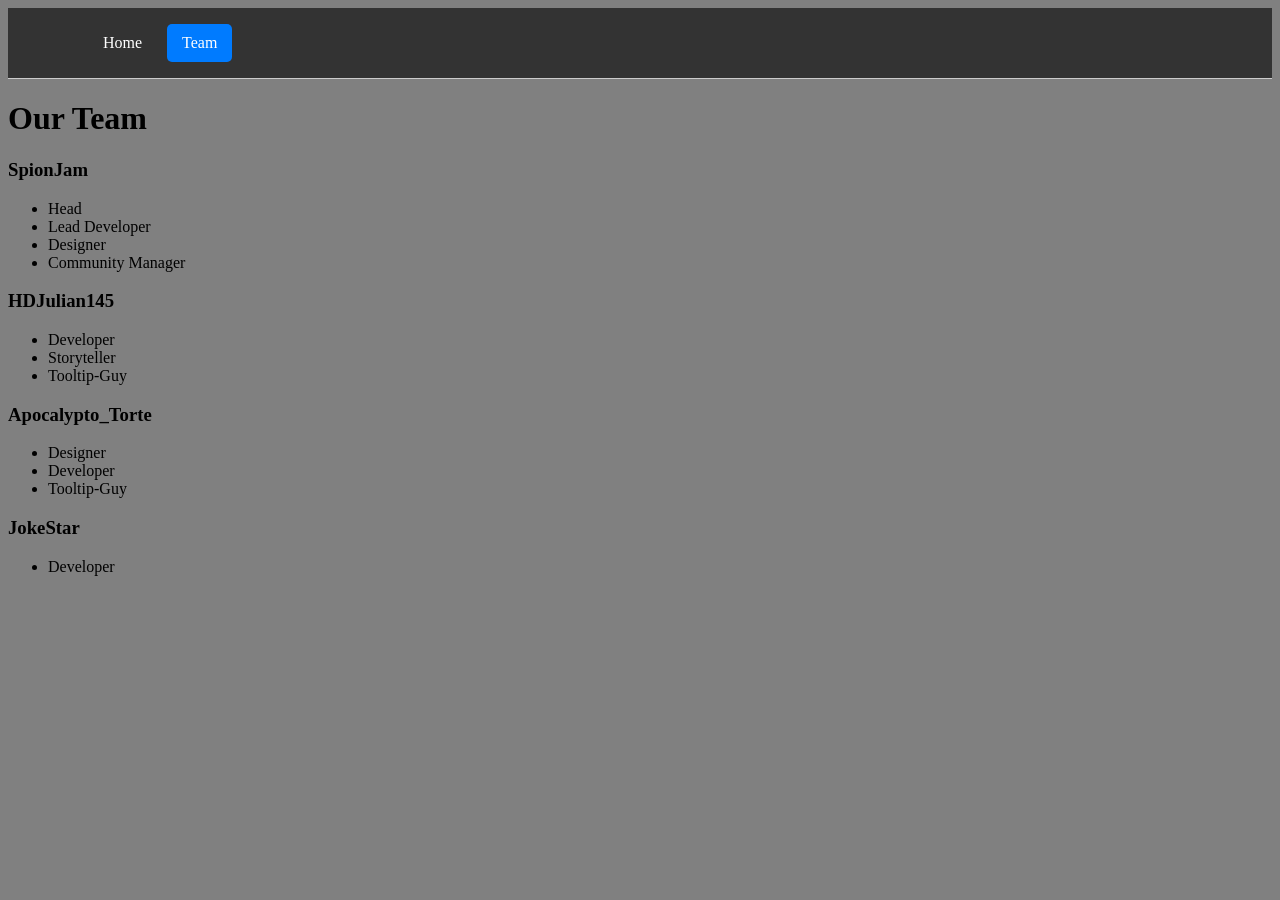
==== team.html @ aed4f9c2 "created team.html. added role information. created style.css for graphical design. created a  naviga" ====
<!DOCTYPE html>
<html lang="en">
<head>
    <meta charset="UTF-8">
    <meta name="viewport" content="width=device-width, initial-scale=1.0">
    <link rel="stylesheet" href="style.css">
    <title>Team</title>
</head>
<header>
    <nav class="navigation">
        <ul class="nav-links">
            <li><a href="index.html">Home</a></li>
            <li><a href="team.html" class="active">Team</a></li>
        </ul>
    </nav>
</header>
<body>
    <h1>Our Team</h1>
    <h3>SpionJam</h3>
    <ul>
        <li>Head</li>
        <li>Lead Developer</li>
        <li>Designer</li>
        <li>Community Manager</li>
    </ul>

    <h3>HDJulian145</h3>
    <ul>
        <li>Developer</li>
        <li>Storyteller</li>
        <li>Tooltip-Guy</li>
    </ul>

    <h3>Apocalypto_Torte</h3>
    <ul>
        <li>Designer</li>
        <li>Developer</li>
        <li>Tooltip-Guy</li>
    </ul>

    <h3>JokeStar</h3>
    <ul>
        <li>Developer</li>
    </ul>
</body>
</html>
---- style.css ----
body {
    background-color: gray;
}

/*Navigation*/

.navigation {
    display: flex;
    align-items: center;
    background-color: #333;
    padding: 0 40px;
    height: 70px;
    border-bottom: 1px solid #ccc;
}

.nav-links {
    display: flex;
    list-style: none;
    gap: 10px;
    height: 100%;
}

.nav-links li {
    display: flex;
    align-items: center;
}

.nav-links a {
    color: white;
    text-decoration: none;
    padding: 10px 15px;
    transition: background-color 0.3s ease;
    border-radius: 5px;
}

.nav-links a:hover {
    background-color: #555;
    border-radius: 5px;
}

.nav-links a.active {
    background-color: #007bff;
    border-radius: 5px;
}
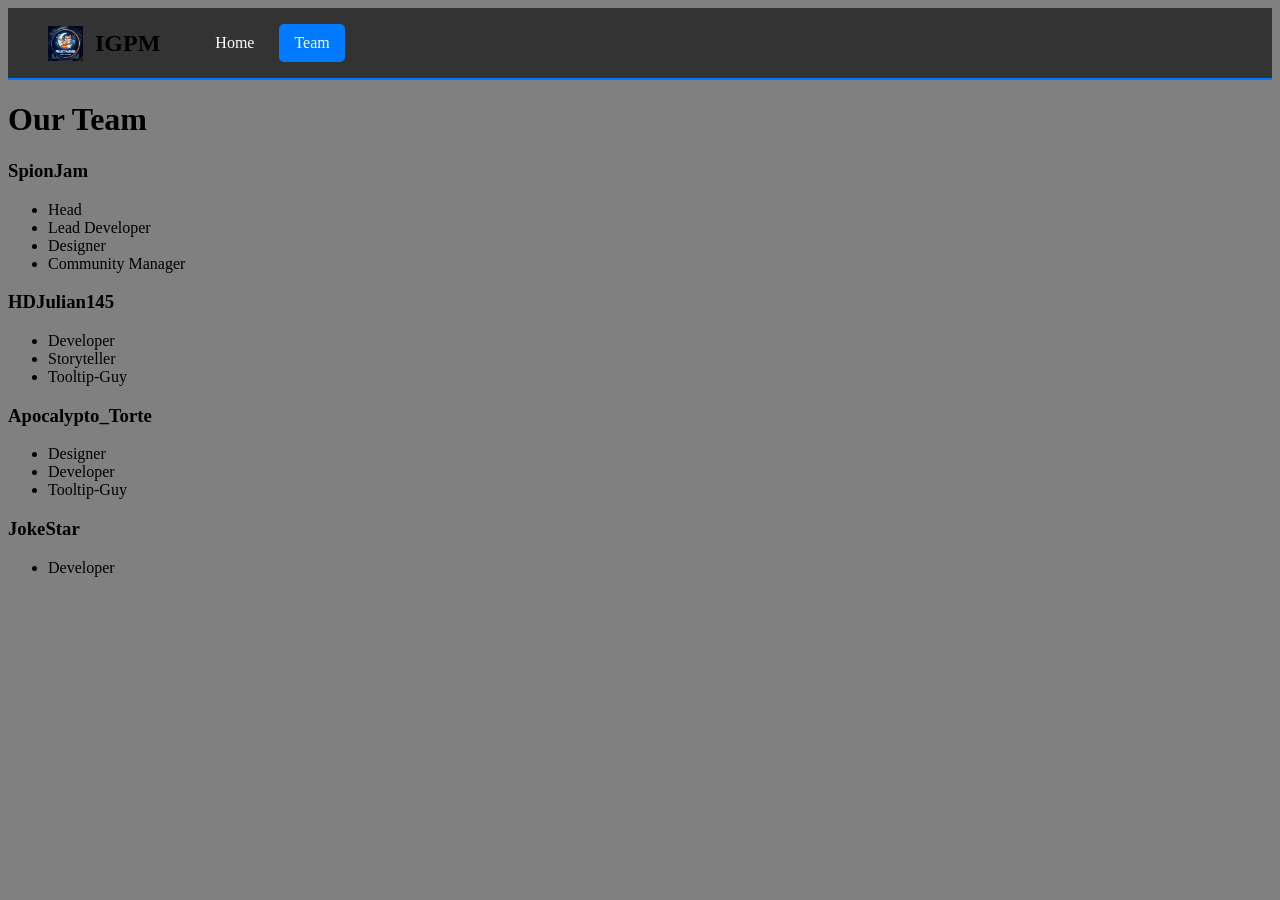
==== commit 49d9312c: "created script.js for Icon logic. added new design for the navigation list. created an icon." ====
--- a/team.html
+++ b/team.html
@@ -4,10 +4,19 @@
     <meta charset="UTF-8">
     <meta name="viewport" content="width=device-width, initial-scale=1.0">
     <link rel="stylesheet" href="style.css">
+    <link rel="icon" type="image/x-icon" href="IGPM_Logo.ico">
+    <script src="script.js" defer></script>
     <title>Team</title>
 </head>
 <header>
     <nav class="navigation">
+        <div class="logo">
+            <img src="IGPM_Logo.ico" alt="IGPM Logo" class="logo-image" id="logoIcon">
+            <span class="logo-text">IGPM</span>
+        </div>
+        <div id="logoModal" class="logo-modal">
+            <img src="IGPM_Logo.ico" alt="IGPM Logo">
+        </div>
         <ul class="nav-links">
             <li><a href="index.html">Home</a></li>
             <li><a href="team.html" class="active">Team</a></li>
--- a/style.css
+++ b/style.css
@@ -10,7 +10,7 @@
     background-color: #333;
     padding: 0 40px;
     height: 70px;
-    border-bottom: 1px solid #ccc;
+    border-bottom: 2.5px solid #007bff;
 }
 
 .nav-links {
@@ -41,4 +41,55 @@
 .nav-links a.active {
     background-color: #007bff;
     border-radius: 5px;
+}
+
+.logo {
+    display: flex;
+    align-items: center;
+    gap: 12px;
+    font-size: 24px;
+    font-weight: bold;
+}
+
+.logo img {
+    width: 35px;
+    height: 35px;
+    cursor: pointer;
+    transition: transform 0.2s;
+}
+
+.logo img:hover {
+    transform: scale(1.1);
+}
+
+/* Modal */
+
+.logo-modal {
+    display: none;
+    position: fixed;
+    z-index: 1000;
+    top: 0;
+    left: 0;
+    width: 100%;
+    height: 100%;
+    background-color: rgba(0, 0, 0, 0.8);
+
+    justify-content: center;
+    align-items: center;
+}
+
+.logo-modal img {
+    width: 300px;
+    height: 300px;
+    object-fit: contain;
+    animation: zoomIn 0.2s ease;
+}
+
+@keyframes zoomIn {
+    from {
+        transform: scale(0.5);
+    }
+    to {
+        transform: scale(1);
+    }
 }
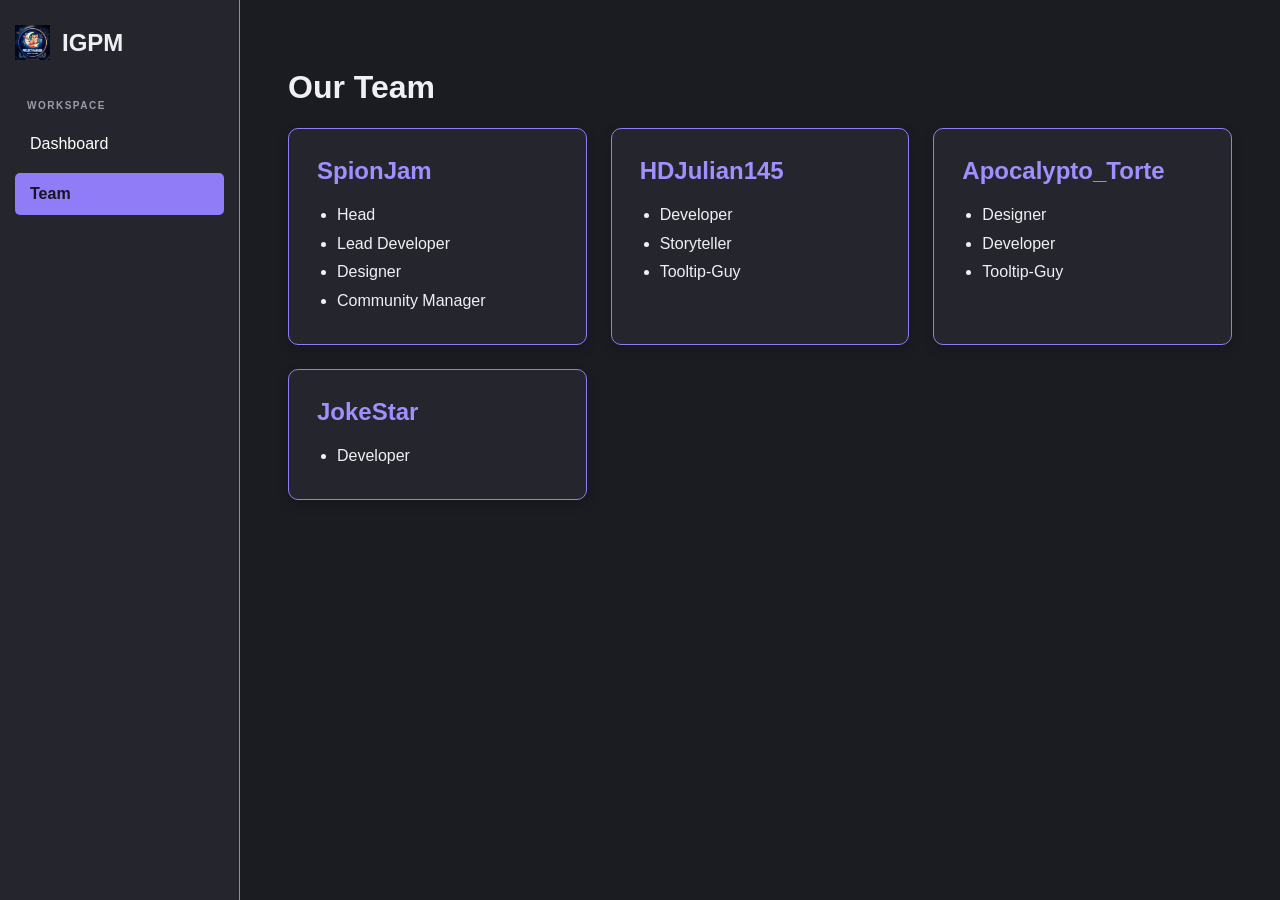
==== commit f6510868: "complete design overhall. created member-cards." ====
--- a/team.html
+++ b/team.html
@@ -8,48 +8,60 @@
     <script src="script.js" defer></script>
     <title>Team</title>
 </head>
-<header>
-    <nav class="navigation">
-        <div class="logo">
+<body>
+    <aside class="sidebar">
+        <div class="sidebar-header">
             <img src="IGPM_Logo.ico" alt="IGPM Logo" class="logo-image" id="logoIcon">
             <span class="logo-text">IGPM</span>
         </div>
-        <div id="logoModal" class="logo-modal">
-            <img src="IGPM_Logo.ico" alt="IGPM Logo">
-        </div>
-        <ul class="nav-links">
-            <li><a href="index.html">Home</a></li>
-            <li><a href="team.html" class="active">Team</a></li>
-        </ul>
-    </nav>
-</header>
-<body>
-    <h1>Our Team</h1>
-    <h3>SpionJam</h3>
-    <ul>
-        <li>Head</li>
-        <li>Lead Developer</li>
-        <li>Designer</li>
-        <li>Community Manager</li>
-    </ul>
+        <div class="nav-label">WORKSPACE</div>
+        <nav aria-label="Main navigation">
+            <ul class="sidebar-links">
+                <li><a href="index.html">Dashboard</a></li>
+                <li><a href="team.html" class="active">Team</a></li>
+            </ul>
+        </nav>
+    </aside>
 
-    <h3>HDJulian145</h3>
-    <ul>
-        <li>Developer</li>
-        <li>Storyteller</li>
-        <li>Tooltip-Guy</li>
-    </ul>
+    <div id="logoModal" class="logo-modal">
+        <img src="IGPM_Logo.ico" alt="IGPM Logo">
+    </div>
 
-    <h3>Apocalypto_Torte</h3>
-    <ul>
-        <li>Designer</li>
-        <li>Developer</li>
-        <li>Tooltip-Guy</li>
-    </ul>
-
-    <h3>JokeStar</h3>
-    <ul>
-        <li>Developer</li>
-    </ul>
+    <main class="team-page">
+        <h1>Our Team</h1>
+        <section class="team-grid" aria-label="Team members">
+            <article class="member-card">
+                <h2>SpionJam</h2>
+                <ul>
+                    <li>Head</li>
+                    <li>Lead Developer</li>
+                    <li>Designer</li>
+                    <li>Community Manager</li>
+                </ul>
+            </article>
+            <article class="member-card">
+                <h2>HDJulian145</h2>
+                <ul>
+                    <li>Developer</li>
+                    <li>Storyteller</li>
+                    <li>Tooltip-Guy</li>
+                </ul>
+            </article>
+            <article class="member-card">
+                <h2>Apocalypto_Torte</h2>
+                <ul>
+                    <li>Designer</li>
+                    <li>Developer</li>
+                    <li>Tooltip-Guy</li>
+                </ul>
+            </article>
+            <article class="member-card">
+                <h2>JokeStar</h2>
+                <ul>
+                    <li>Developer</li>
+                </ul>
+            </article>
+        </section>
+    </main>
 </body>
 </html>
--- a/style.css
+++ b/style.css
@@ -1,5 +1,107 @@
+* {
+    box-sizing: border-box;
+    font-family: Arial, sans-serif;
+}
+
+:root {
+    --sidebar-width: 240px;
+    --color-page: #1b1c22;
+    --color-surface: #25262d;
+    --color-surface-raised: #30313a;
+    --color-surface-hover: #3a3b46;
+    --color-accent: #8f7cf6;
+    --color-accent-hover: #a18fff;
+    --color-text: #f0f0f4;
+    --color-muted: #9a9cab;
+    --border: #8f7cf6;
+    --muted: var(--color-muted);
+}
+
 body {
-    background-color: gray;
+    background-color: var(--color-page);
+    margin: 0;
+    color: var(--color-text);
+}
+
+
+/* Sidebar */
+
+.sidebar {
+    position: fixed;
+    top: 0;
+    left: 0;
+    width: var(--sidebar-width);
+    height: 100vh;
+    height: 100dvh;
+    background-color: var(--color-surface);
+    padding: 25px 15px;
+    border-right: 1px solid var(--border);
+    z-index: 10;
+}
+
+.sidebar-header {
+    display: flex;
+    align-items: center;
+    gap: 12px;
+    font-size: 24px;
+    font-weight: bold;
+    margin-bottom: 40px;
+}
+
+.sidebar-header img {
+    width: 35px;
+    height: 35px;
+    cursor: pointer;
+    transition: transform 0.2s;
+}
+
+.sidebar-header img:hover {
+    transform: scale(1.1);
+}
+
+.sidebar-links {
+    list-style: none;
+    padding: 0;
+    margin: 0;
+}
+
+.sidebar-links li {
+    margin-bottom: 8px;
+}
+
+.sidebar-links a {
+    display: block;
+    color: white;
+    text-decoration: none;
+    padding: 12px 15px;
+    border-radius: 5px;
+    transition: background-color 0.3s ease;
+}
+
+.sidebar-links a:hover {
+    background-color: var(--color-surface-hover);
+}
+
+.sidebar-links a.active {
+    background-color: var(--color-accent);
+    color: #17151f;
+    font-weight: 700;
+}
+
+/* Main Content */
+
+.content {
+    margin-left: var(--sidebar-width);
+    min-height: 100vh;
+    min-height: 100dvh;
+}
+
+.content > h1 {
+    margin: 36px clamp(24px, 4vw, 48px) 12px;
+}
+
+.content > p {
+    margin: 0 clamp(24px, 4vw, 48px) 36px;
 }
 
 /*Navigation*/
@@ -7,10 +109,10 @@
 .navigation {
     display: flex;
     align-items: center;
-    background-color: #333;
+    background-color: var(--color-surface);
     padding: 0 40px;
     height: 70px;
-    border-bottom: 2.5px solid #007bff;
+    border-bottom: 1px solid var(--border);
 }
 
 .nav-links {
@@ -34,13 +136,27 @@
 }
 
 .nav-links a:hover {
-    background-color: #555;
+    background-color: var(--color-surface-hover);
     border-radius: 5px;
 }
 
 .nav-links a.active {
-    background-color: #007bff;
+    background-color: var(--color-accent);
+    color: #17151f;
     border-radius: 5px;
+    font-weight: 700;
+}
+
+.nav-label, .eyebrow {
+    color: var(--color-muted);
+    font-size: 10px;
+    font-weight: 700;
+    letter-spacing: 1.5px;
+}
+
+.nav-label {
+    padding: 0 12px;
+    margin-bottom: 12px;
 }
 
 .logo {
@@ -79,10 +195,263 @@
 }
 
 .logo-modal img {
-    width: 300px;
-    height: 300px;
+    width: min(300px, 70vw);
+    height: min(300px, 70vh);
     object-fit: contain;
     animation: zoomIn 0.2s ease;
+}
+
+.topbar {
+    position: sticky;
+    top: 0;
+    z-index: 5;
+    display: flex;
+    min-height: 72px;
+    align-items: center;
+    justify-content: space-between;
+    gap: 20px;
+    padding: 12px clamp(24px, 4vw, 48px);
+    border-bottom: 1px solid var(--border);
+    background: var(--color-surface);
+}
+
+.breadcrumbs {
+    min-width: 0;
+    color: var(--muted);
+    font-size: 13px;
+    white-space: nowrap;
+}
+
+.breadcrumbs span {
+    padding: 0 10px;
+    color: var(--color-muted);
+}
+
+.breadcrumbs strong {
+    color: var(--color-text);
+    font-weight: 600;
+}
+
+.topbar-actions {
+    display: flex;
+    flex-shrink: 0;
+    align-items: center;
+    gap: clamp(10px, 1.6vw, 22px);
+}
+
+.date-label {
+    color: var(--muted);
+    font-size: 12px;
+    white-space: nowrap;
+}
+
+.mobile-menu {
+    display: none;
+}
+
+.icon-button {
+    position: relative;
+    display: grid;
+    width: 38px;
+    height: 38px;
+    place-items: center;
+    border: 1px solid var(--border);
+    border-radius: 10px;
+    background: var(--color-surface-raised);
+    color: #d0d1dc;
+    font-size: 17px;
+    cursor: pointer;
+}
+
+.icon-button:hover {
+    background: var(--color-surface-hover);
+}
+
+.icon-button i {
+    position: absolute;
+    top: 7px;
+    right: 7px;
+    width: 6px;
+    height: 6px;
+    border-radius: 50%;
+    background: var(--color-accent-hover);
+}
+
+.notification-dot {
+    display: none;
+    width: 8px;
+    height: 8px;
+    background: var(--color-accent-hover);
+    border-radius: 50%;
+}
+
+.notification-dot.active {
+    display: block;
+}
+
+.profile {
+    display: flex;
+    align-items: center;
+    gap: 10px;
+    border-left: 1px solid var(--border);
+    padding-left: clamp(12px, 1.6vw, 20px);
+}
+
+.avatar {
+    display: grid;
+    width: 36px;
+    height: 36px;
+    flex: 0 0 36px;
+    place-items: center;
+    border: 1px solid rgba(255, 255, 255, 0.14);
+    border-radius: 50%;
+    background: var(--color-accent);
+    color: #17151f;
+    font-weight: 700;
+}
+
+.profile-name {
+    white-space: nowrap;
+}
+
+.profile-name strong,
+.profile-name span {
+    display: block;
+    font-size: 12px;
+}
+
+.profile-name span {
+    margin-top: 3px;
+    color: var(--muted);
+    font-size: 10px;
+}
+
+.chevron {
+    margin-left: 2px;
+    color: var(--muted);
+}
+
+.topbar a:focus-visible,
+.topbar button:focus-visible {
+    outline: 2px solid var(--color-accent-hover);
+    outline-offset: 3px;
+}
+
+/* Team */
+
+.team-page {
+    max-width: calc(1100px + var(--sidebar-width));
+    margin: 0 0 0 var(--sidebar-width);
+    padding: clamp(24px, 4vw, 48px);
+}
+
+.team-grid {
+    display: grid;
+    grid-template-columns: repeat(auto-fit, minmax(220px, 1fr));
+    gap: clamp(16px, 2vw, 24px);
+}
+
+.member-card {
+    min-width: 0;
+    padding: clamp(18px, 2.5vw, 28px);
+    background-color: var(--color-surface);
+    border: 1px solid var(--border);
+    border-radius: 10px;
+    box-shadow: 0 4px 12px rgba(0, 0, 0, 0.18);
+    transition: transform 0.3s ease, box-shadow 0.3s ease;
+}
+
+.member-card:hover {
+    transform: translateY(-5px);
+    box-shadow: 0 8px 20px rgba(0, 0, 0, 0.25);
+}
+
+.member-card h2 {
+    margin: 0 0 16px;
+    color: var(--color-accent-hover);
+    overflow-wrap: anywhere;
+}
+
+.member-card ul {
+    margin: 0;
+    padding-left: 20px;
+    line-height: 1.8;
+}
+
+@media (max-width: 700px) {
+    .sidebar {
+        position: relative;
+        width: 100%;
+        height: auto;
+        padding: 16px clamp(16px, 4vw, 28px);
+        border-right: 0;
+        border-bottom: 1px solid var(--border);
+    }
+
+    .sidebar-header {
+        margin-bottom: 14px;
+    }
+
+    .sidebar-links {
+        display: flex;
+        flex-wrap: wrap;
+        gap: 8px;
+    }
+
+    .sidebar-links li {
+        margin-bottom: 0;
+    }
+
+    .content,
+    .team-page {
+        width: 100%;
+        max-width: none;
+        margin: 0;
+    }
+
+    .content > h1 {
+        margin: 28px clamp(20px, 5vw, 36px) 12px;
+    }
+
+    .content > p {
+        margin: 0 clamp(20px, 5vw, 36px) 28px;
+    }
+
+    .topbar {
+        min-height: 64px;
+        gap: 12px;
+        padding: 10px clamp(16px, 4vw, 28px);
+    }
+
+    .topbar-actions {
+        gap: 10px;
+    }
+
+    .date-label,
+    .profile-name,
+    .chevron {
+        display: none;
+    }
+}
+
+@media (max-width: 380px) {
+    .topbar {
+        gap: 8px;
+        padding-right: 12px;
+        padding-left: 12px;
+    }
+
+    .breadcrumbs {
+        font-size: 11px;
+    }
+
+    .breadcrumbs span {
+        padding: 0 5px;
+    }
+
+    .profile {
+        padding-left: 8px;
+    }
 }
 
 @keyframes zoomIn {
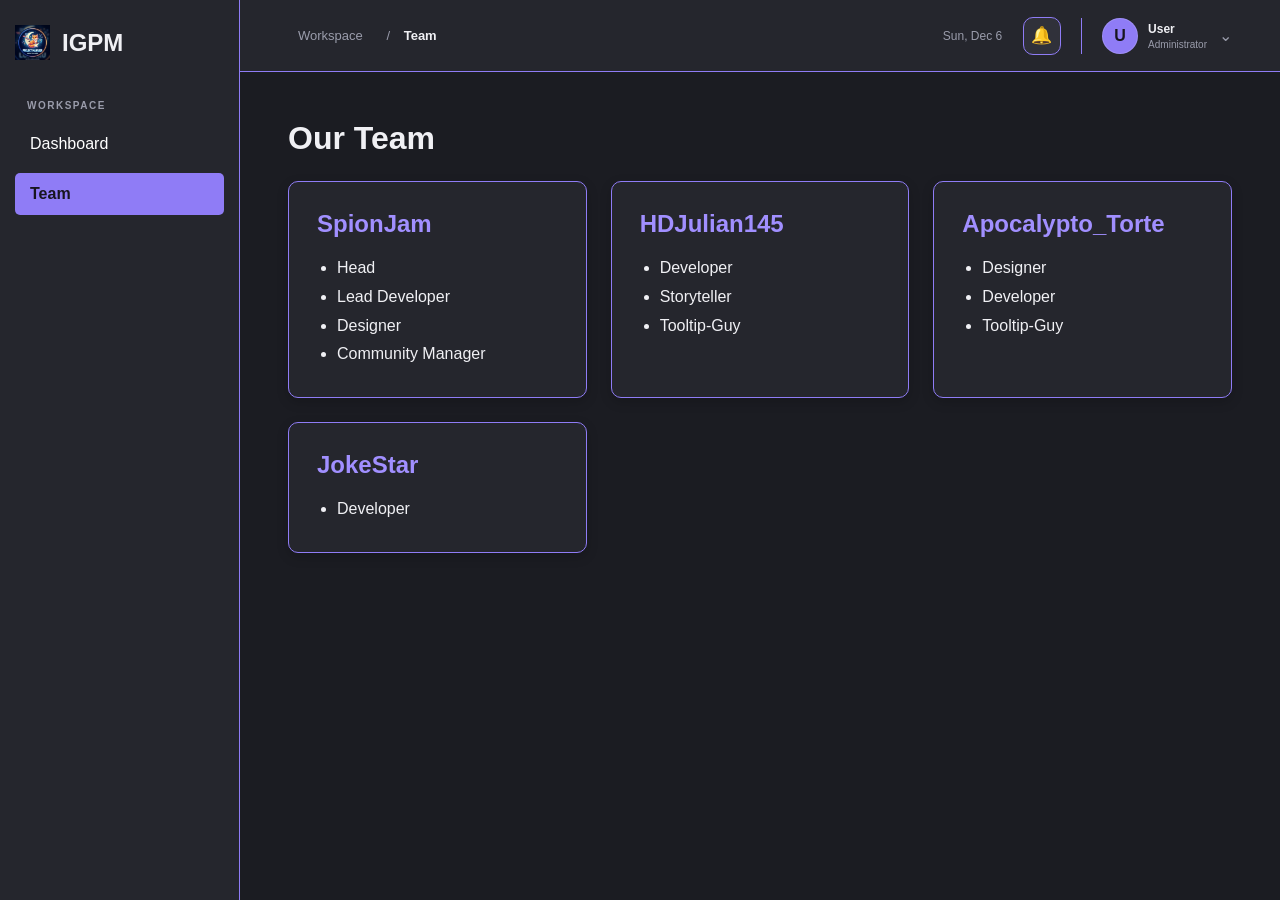
==== commit f195883d: "extract html layout into reusable template" ====
--- a/team.html
+++ b/team.html
@@ -5,63 +5,49 @@
     <meta name="viewport" content="width=device-width, initial-scale=1.0">
     <link rel="stylesheet" href="style.css">
     <link rel="icon" type="image/x-icon" href="IGPM_Logo.ico">
-    <script src="script.js" defer></script>
     <title>Team</title>
 </head>
 <body>
-    <aside class="sidebar">
-        <div class="sidebar-header">
-            <img src="IGPM_Logo.ico" alt="IGPM Logo" class="logo-image" id="logoIcon">
-            <span class="logo-text">IGPM</span>
-        </div>
-        <div class="nav-label">WORKSPACE</div>
-        <nav aria-label="Main navigation">
-            <ul class="sidebar-links">
-                <li><a href="index.html">Dashboard</a></li>
-                <li><a href="team.html" class="active">Team</a></li>
-            </ul>
-        </nav>
-    </aside>
-
-    <div id="logoModal" class="logo-modal">
-        <img src="IGPM_Logo.ico" alt="IGPM Logo">
+    <div data-include="layout.html" data-title="Team">
+        <main class="team-page">
+            <h1>Our Team</h1>
+            <section class="team-grid" aria-label="Team members">
+                <article class="member-card">
+                    <h2>SpionJam</h2>
+                    <ul>
+                        <li>Head</li>
+                        <li>Lead Developer</li>
+                        <li>Designer</li>
+                        <li>Community Manager</li>
+                    </ul>
+                </article>
+                <article class="member-card">
+                    <h2>HDJulian145</h2>
+                    <ul>
+                        <li>Developer</li>
+                        <li>Storyteller</li>
+                        <li>Tooltip-Guy</li>
+                    </ul>
+                </article>
+                <article class="member-card">
+                    <h2>Apocalypto_Torte</h2>
+                    <ul>
+                        <li>Designer</li>
+                        <li>Developer</li>
+                        <li>Tooltip-Guy</li>
+                    </ul>
+                </article>
+                <article class="member-card">
+                    <h2>JokeStar</h2>
+                    <ul>
+                        <li>Developer</li>
+                    </ul>
+                </article>
+            </section>
+        </main>
     </div>
 
-    <main class="team-page">
-        <h1>Our Team</h1>
-        <section class="team-grid" aria-label="Team members">
-            <article class="member-card">
-                <h2>SpionJam</h2>
-                <ul>
-                    <li>Head</li>
-                    <li>Lead Developer</li>
-                    <li>Designer</li>
-                    <li>Community Manager</li>
-                </ul>
-            </article>
-            <article class="member-card">
-                <h2>HDJulian145</h2>
-                <ul>
-                    <li>Developer</li>
-                    <li>Storyteller</li>
-                    <li>Tooltip-Guy</li>
-                </ul>
-            </article>
-            <article class="member-card">
-                <h2>Apocalypto_Torte</h2>
-                <ul>
-                    <li>Designer</li>
-                    <li>Developer</li>
-                    <li>Tooltip-Guy</li>
-                </ul>
-            </article>
-            <article class="member-card">
-                <h2>JokeStar</h2>
-                <ul>
-                    <li>Developer</li>
-                </ul>
-            </article>
-        </section>
-    </main>
+    <script src="layout.js"></script>
+    <script src="script.js"></script>
 </body>
 </html>
--- a/style.css
+++ b/style.css
@@ -23,6 +23,15 @@
     color: var(--color-text);
 }
 
+[data-include]:not(.include-ready) {
+    visibility: hidden;
+}
+
+.include-error {
+    margin: 24px;
+    color: var(--color-text);
+}
+
 
 /* Sidebar */
 
@@ -96,8 +105,19 @@
     min-height: 100dvh;
 }
 
-.content > h1 {
-    margin: 36px clamp(24px, 4vw, 48px) 12px;
+.page-content {
+    padding: clamp(24px, 4vw, 48px);
+}
+
+.page-panel,
+.team-page {
+    max-width: 1200px;
+    margin: 0;
+}
+
+.page-panel > h1,
+.team-page > h1 {
+    margin: 0 0 24px;
 }
 
 .content > p {
@@ -339,12 +359,6 @@
 
 /* Team */
 
-.team-page {
-    max-width: calc(1100px + var(--sidebar-width));
-    margin: 0 0 0 var(--sidebar-width);
-    padding: clamp(24px, 4vw, 48px);
-}
-
 .team-grid {
     display: grid;
     grid-template-columns: repeat(auto-fit, minmax(220px, 1fr));
